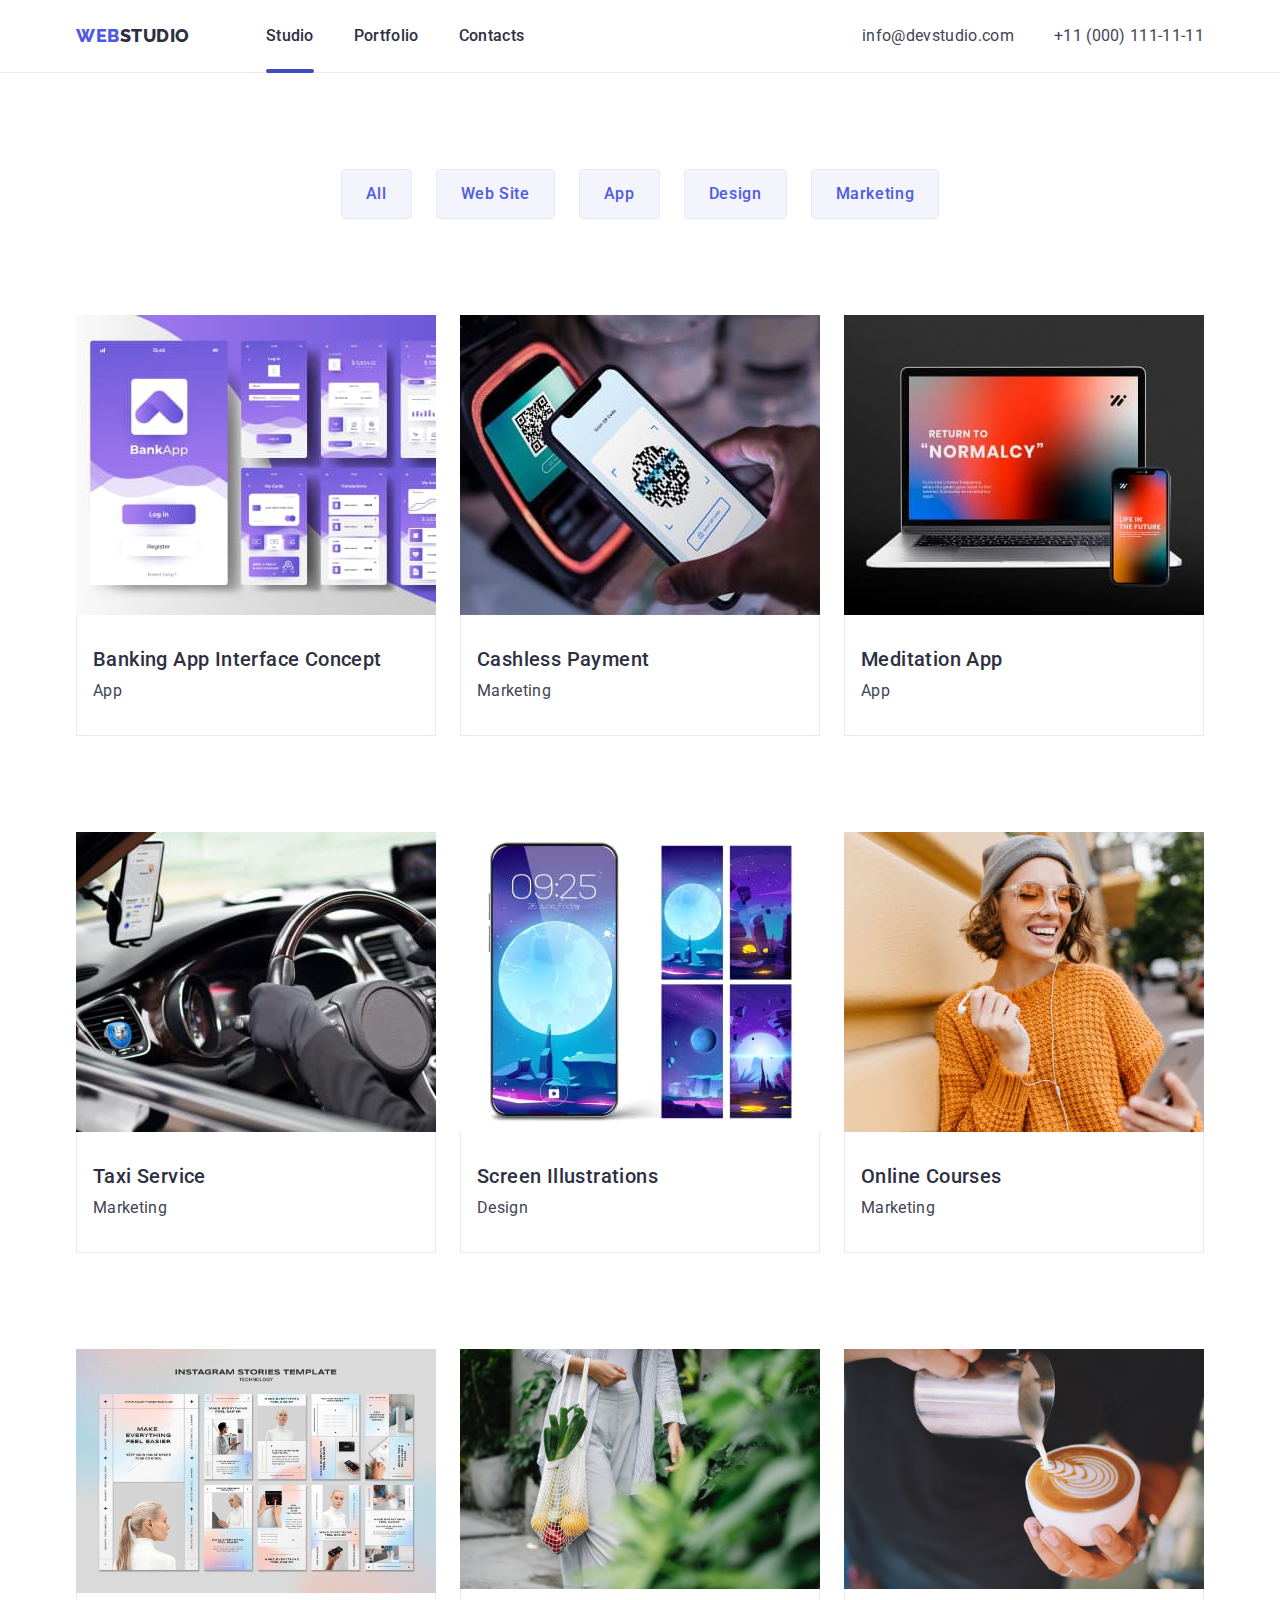
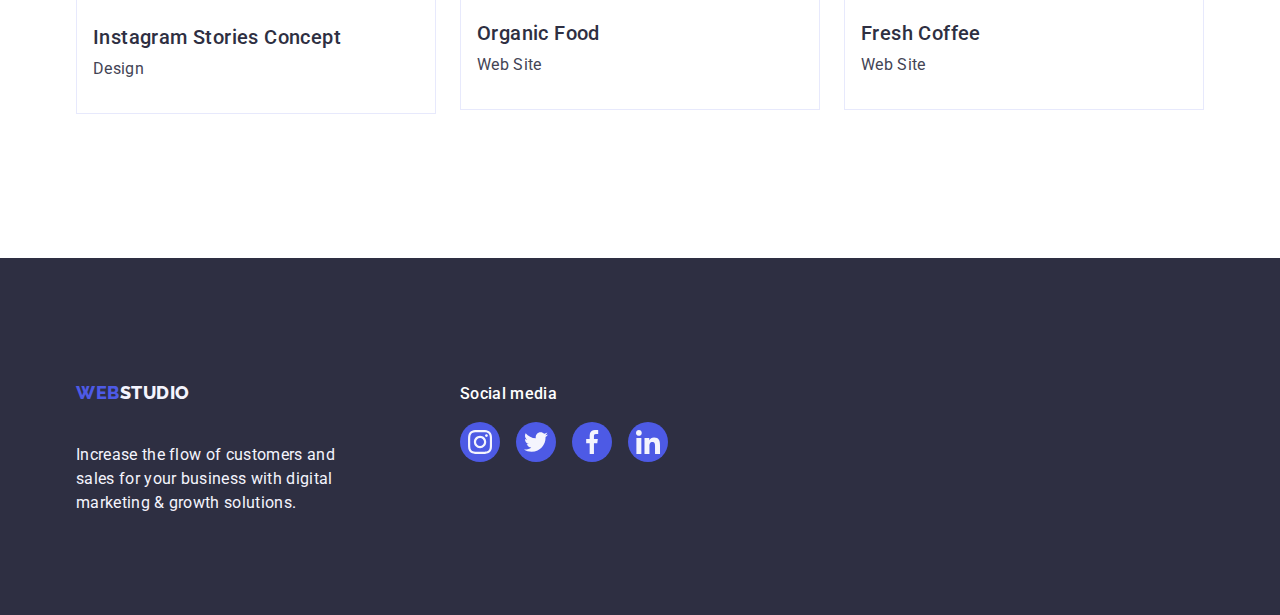
==== portfolio.html @ eb440371 "hj" ====
<!DOCTYPE html>
<html lang="en">

<head>
    <meta charset="UTF-8" />
    <meta name="viewport" content="width=device-width, initial-scale=1.0" />
    <title>Portfolio</title>

    <!-- Style Normalization -->
    <link rel="stylesheet"
        href="https://cdnjs.cloudflare.com/ajax/libs/modern-normalize/1.0.0/modern-normalize.min.css" />

    <!-- Google Fonts -->
    <link rel="preconnect" href="https://fonts.googleapis.com" />
    <link rel="preconnect" href="https://fonts.gstatic.com" crossorigin />
    <link
        href="https://fonts.googleapis.com/css2?family=Raleway:wght@100;200;300;400;500;600;700;900&family=Roboto:wght@100;300;400;500;700;900&display=swap"
        rel="stylesheet" />

    <!-- Local CSS -->
    <link rel="stylesheet" href="./css/styles.css" />
</head>

<body>
    <!-- Header -->
    <header class="header">
        <div class="top-header container">
            <nav class="nav">
                <a class="logo link" href="./index.html">Web<span class="header-logo">Studio</span></a>
                <ul class="list">
                    <li class="list-item">
                        <a class="active item link" href="./index.html">Studio</a>
                    </li>
                    <li class="list-item">
                        <a class="item link" href="./portfolio.html">Portfolio</a>
                    </li>
                    <li class="list-item">
                        <a class="item link" href="">Contacts</a></li>
                </ul>
            </nav>

            <address class="contacts">
                <ul class="list">
                    <li class="contact-item">
                        <a class="contact link" href="mailto:info@devstudio.com">info@devstudio.com</a>
                    </li>
                    <li class="contact-item">
                        <a class="contact link" href="tel:+110001111111">+11 (000) 111-11-11</a>
                    </li>
                </ul>
            </address>
        </div>
    </header>

    <!-- Main -->
    <main>
        <section class="services-section">
            <div class="container">
                <h1 class="visually-hidden">Services</h1>

                <ul class="btn list">
                    <li><button type="button" class="btn-menu">All</button></li>
                    <li><button type="button" class="btn-menu">Web Site</button></li>
                    <li><button type="button" class="btn-menu">App</button></li>
                    <li><button type="button" class="btn-menu">Design</button></li>
                    <li><button type="button" class="btn-menu">Marketing</button></li>
                </ul>

                <ul class="svc list">
                    <li class="svc-item">
                        <a href="" class="link">
                            <img src="./images/bank-app.jpg" alt="banking app" width="360" />
                            <div class="svc-info">
                                <h2 class="list-header">Banking App Interface Concept</h2>
                                <p class="list-text">App</p>
                            </div>
                        </a>
                    </li>

                    <li class="svc-item">
                        <a href="" class="link">
                            <img src="./images/cashless.jpg" alt="cashless payment" width="360" />
                            <div class="svc-info">
                                <h2 class="list-header">Cashless Payment</h2>
                                <p class="list-text">Marketing</p>
                            </div>
                        </a>
                    </li>

                    <li class="svc-item">
                        <a href="" class="link">
                            <img src="./images/meditation.jpg" alt="meditation app" width="360" />
                            <div class="svc-info">
                                <h2 class="list-header">Meditation App</h2>
                                <p class="list-text">App</p>
                            </div>
                        </a>
                    </li>

                    <li class="svc-item">
                        <a href="" class="link">
                            <img src="./images/taxi-service.jpg" alt="taxi service" width="360" />
                            <div class="svc-info">
                                <h2 class="list-header">Taxi Service</h2>
                                <p class="list-text">Marketing</p>
                            </div>
                        </a>
                    </li>

                    <li class="svc-item">
                        <a href="" class="link">
                            <img src="./images/screen-illus.jpg" alt="screen illustrations" width="360" />
                            <div class="svc-info">
                                <h2 class="list-header">Screen Illustrations</h2>
                                <p class="list-text">Design</p>
                            </div>
                        </a>
                    </li>

                    <li class="svc-item">
                        <a href="" class="link">
                            <img src="./images/online-course.jpg" alt="online course" width="360" />
                            <div class="svc-info">
                                <h2 class="list-header">Online Courses</h2>
                                <p class="list-text">Marketing</p>
                            </div>
                        </a>
                    </li>

                    <li class="svc-item">
                        <a href="" class="link">
                            <img src="./images/ig-stories.jpg" alt="IG stories" width="360" />
                            <div class="svc-info">
                                <h2 class="list-header">Instagram Stories Concept</h2>
                                <p class="list-text">Design</p>
                            </div>
                        </a>
                    </li>

                    <li class="svc-item">
                        <a href="" class="link">
                            <img src="./images/organic-food.jpg" alt="organic food" width="360" />
                            <div class="svc-info">
                                <h2 class="list-header">Organic Food</h2>
                                <p class="list-text">Web Site</p>
                            </div>
                        </a>
                    </li>

                    <li class="svc-item">
                        <a href="" class="link">
                            <img src="./images/fresh-coffee.jpg" alt="fresh coffee" width="360" />
                            <div class="svc-info">
                                <h2 class="list-header">Fresh Coffee</h2>
                                <p class="list-text">Web Site</p>
                            </div>
                        </a>
                    </li>
                </ul>
            </div>
        </section>
    </main>

    <!-- Footer -->
    <footer class="footer">
        <div class="container">
            <div class="footer-wrap">
                <a class="logo link" href="./index.html">Web<span class="footer-logo">Studio</span></a>
                <p class="footer-text">
                    Increase the flow of customers and sales for your business with
                    digital marketing & growth solutions.
                </p>
            </div>
            <div>
                <p class="footer-socmed">
                    Social media
                </p>
                <ul class="footer-socmed-list">
                    <!--Insta-->
                    <li class="footer-socmed-items">
                        <a href="" class="footer-socmed-listitems-link">
                            <svg class="socmed-svg" width="24" height="24" xmlns="http://www.w3.org/2000/svg">
                                <use href="./images/icons.svg#foot-insta"></use>
                            </svg>
                        </a>
                    </li>
                    <!--twitter-->
                    <li class="footer-socmed-items">
                        <a href="" class="footer-socmed-listitems-link">
                            <svg class="socmed-svg" width="24" height="24" xmlns="http://www.w3.org/2000/svg">
                                <use href="./images/icons.svg#foot-twit"></use>
                            </svg>
                        </a>
                    </li>
                    <!--fb-->
                    <li class="footer-socmed-items">
                        <a href="" class="footer-socmed-listitems-link">
                            <svg class="socmed-svg" width="24" height="24" xmlns="http://www.w3.org/2000/svg">
                                <use href="./images/icons.svg#foot-fb"></use>
                            </svg>
                        </a>
                    </li>
                    <!--linkdin-->
                    <li class="footer-socmed-items">
                        <a href="" class="footer-socmed-listitems-link">
                            <svg class="socmed-svg" width="24" height="24" xmlns="http://www.w3.org/2000/svg">
                                <use href="./images/icons.svg#foot-link"></use>
                            </svg>
                        </a>
                    </li>
                </ul>
            </div>
        </div>
    </footer>
</body>

</html>
---- css/styles.css ----
/* CSS Resets */

* {
    box-sizing: border-box;
    margin: 0;
    padding: 0;
}

/* CSS Variables */


:root {
    --slate: #434455;
    --iris: #4d5ae5;
    --white: #ffffff;
    --navy-blue: #2e2f42;
    --ocean: #404bbf;
    --cloud: #f4f4fd;
    --cornflower: #e7e9fc;
    --customercolor: #8e8f99;
}

/* INDEX PAGE */

body {
    font-family: 'Roboto', sans-serif;
    color: var(--slate);
    background-color: var(--white);
}

/* HEADER */

.logo {
    font-family: 'Raleway', sans-serif;
    font-weight: 800;
    font-size: 18px;
    line-height: 1.17;
    letter-spacing: 0.03em;
    text-transform: uppercase;
    color: var(--iris);
}

.header {
    border-bottom: 1px solid var(--cornflower);
}

.top-header {
    display: flex;
    justify-content: space-between;
}

.nav,
.contacts {
    display: flex;
    align-items: center;
}

.container {
    width: 1158px;
    margin: 0 auto;
    padding: 0 15px;
}

.logo {
    margin-right: 76px;
}

/* Navigation Items */

.link {
    text-decoration: none;
    padding: 24px 0;
}

.header-logo {
    color: var(--navy-blue);
}

.list {
    list-style: none;
}

.nav>.list {
    display: flex;
    gap: 40px;
}

.list-item>.item {
    font-weight: 500;
    font-size: 16px;
    line-height: 1.5;
    letter-spacing: 0.02em;
    color: var(--navy-blue);
}

li>.link:hover,
li>.link:focus {
    color: var(--ocean);
}

/* Address */

.contacts {
    font-style: normal;
}

.contact-item>.contact {
    font-size: 16px;
    line-height: 1.5;
    letter-spacing: 0.02em;
    color: var(--slate);
}

.contacts>.list {
    display: flex;
    gap: 40px;
}

/* MAIN */

/* First Section */

.first-section {
    background-color: var(--navy-blue);
    padding: 188px 0;
}

.main-header {
    font-size: 56px;
    line-height: 1.07;
    text-align: center;
    letter-spacing: 0.02em;
    color: var(--white);
    max-width: 496px;
    margin: 0 auto 48px;
}

.button {
    background-color: var(--iris);
    font-family: inherit;
    font-weight: 500;
    font-size: 16px;
    line-height: 1.5;
    letter-spacing: 0.04em;
    color: var(--white);
    cursor: pointer;
    display: block;
    min-width: 169px;
    height: 56px;
    border: none;
    border-radius: 4px;
    margin: 0 auto;
    background-color: 250ms cubic-bezier(0.4, 0, 0.2, 1);
}

.button:hover,
.button:focus {
    background-color: var(--ocean);
}

/* Second Section */

.visually-hidden {
    position: absolute;
    width: 1px;
    height: 1px;
    margin: -1px;
    border: 0;
    padding: 0;
    white-space: nowrap;
    clip-path: inset(100%);
    clip: rect(0 0 0 0);
    overflow: hidden;
}

.list-header {
    font-weight: 500;
    font-size: 20px;
    line-height: 1.2;
    letter-spacing: 0.02em;
    color: var(--navy-blue);
    margin-bottom: 8px;
}


.list-text {
    font-size: 16px;
    line-height: 1.5;
    letter-spacing: 0.02em;
    color: var(--slate);
}



.list-svg {
    display: flex;
    align-items: center;
    justify-content: center;
    height: 112px;
    background-color: #f4f4fd;
    border-radius: 4px;
    margin-bottom: 8px;
}


.second-section {
    padding: 120px 0;
}

.info-list {
    list-style: none;
    display: flex;
    gap: 24px;
}



.info-card {
    width: calc((100% - 72px) / 4);
}



/* Third Section */

.header-title {
    font-size: 36px;
    line-height: 1.11;
    text-align: center;
    letter-spacing: 0.02em;
    text-transform: capitalize;
    color: var(--navy-blue);
    margin-bottom: 72px;
}

.third-section {
    padding-bottom: 120px;
}

.service.list {
    display: flex;
    gap: 24px;
}

.service-info {
    flex-basis: calc((100% - 48px) / 3);
}

/* Fourth Section */

.fourth-section {
    background-color: var(--cloud);
    padding: 120px 0;
}

.team.list {
    display: flex;
    gap: 24px;
}

/* Reused third section header from main */

.team-member {
    background-color: var(--white);
    flex-basis: calc((100% - 72px) / 4);
    border-radius: 0 0 4px 4px;
}

.member-info {
    padding: 32px 0;
}

.list-header {
    margin-bottom: 8px;
}

/* .list-text {
    text-align: center;
} */

/* Reused item header from main  */

/* FOOTER */

.footer {
    background-color: var(--navy-blue);
    padding: 100px 0;
}

.footer-logo {
    color: var(--cloud);
}

.footer-text {
    line-height: 1.5;
    color: var(--cloud);
    letter-spacing: 0.02em;
    max-width: 264px;
}

.footer .link {
    display: inline-block;
    margin-bottom: 16px;
}

/* FORTFOLIO PAGE */

/* Main */

/* Buttons */

.services-section {
    padding: 96px 0 120px 0;
}

.btn-menu {
    font-family: inherit;
    font-weight: 500;
    font-size: 16px;
    line-height: 1.5;
    letter-spacing: 0.04em;
    color: var(--iris);
    background-color: var(--cloud);
    cursor: pointer;
    padding: 12px 24px;
    border: 1px solid var(--cornflower);
    border-radius: 4px;
}

.btn.list {
    display: flex;
    justify-content: center;
    gap: 24px;
    margin-bottom: 72px;
}

.btn-menu:hover,
.btn-menu:focus {
    color: var(--white);
    background-color: var(--ocean);
    border: 1px solid transparent;
}

/* Reused item header from main  */

/* Converting all images to block element */

img {
    display: block;
}

/* Services List */

.svc.list {
    display: flex;
    flex-wrap: wrap;
    column-gap: 24px;
    row-gap: 48px;
}

.svc-item {
    flex-basis: calc((100% - 48px) / 3);
}

.svc-info {
    padding: 32px 16px;
    border: 1px solid var(--cornflower);
    border-top: none;
}

.h-shadow {
    box-shadow: 0px 2px 1px rgba(46, 47, 66, 0.08),
        0px 1px 1px rgba(46, 47, 66, 0.16), 0px 1px 6px rgba(46, 47, 66, 0.08);
}

.first-section {
    background-color: var(--navy-blue);
    padding: 188px 0;
    max-width: 1440px;
    margin: 0 auto;
    background-image: linear-gradient(rgba(46, 47, 66, 0.7),
            rgba(46, 47, 66, 0.7)),
        url(../images/people-office.jpg);
    background-repeat: no-repeat;
    background-position: center;
    background-size: cover;
}


/* FOURTH SECTION */
.team-member {
    box-shadow: 0px 1px 6px rgba(46, 47, 66, 0.08),
        0px 1px 1px rgba(46, 47, 66, 0.16),
        0px 2px 1px rgba(46, 47, 66, 0.08);
}

.social-media {
    display: flex;
    justify-content: center;
    gap: 24px;
}

.socmed {
    width: 40px;
    height: 40px;
}

.socmed-link {
    width: 100%;
    height: 100%;
    background-color: #4d5ae5;
    border-radius: 50%;
    display: flex;
    align-items: center;
    justify-content: center;
}

.socmed {
    list-style: none;
}

.socmed-link:hover {
    background-color: #404bbf;
}

.socmed-link:focus {
    background-color: #404bbf;
}

.socmed-svg {
    fill: #f4f4fd;
}

.team-name {
    text-align: center;
    margin-bottom: 8px;
}

.description {
    text-align: center;
}

/* section five */
.customers {
    padding: 120px 0;
}

.cust-header {
    font-size: 36px;
    line-height: 1.11;
    color: var(--navy-blue);
    margin-bottom: 72px;
}

.cust-list {
    display: flex;
    gap: 24px;
    list-style: none;
}

.cust-list-item {
    width: calc((100% - 120px) / 6);
    height: 88px;
}

.cust-list-link {
    width: 100%;
    height: 100%;
    border: 1px solid #8e8f99;
    border-radius: 4px;
    display: flex;
    align-items: center;
    justify-content: center;
    color: var(--customercolor);
}



.cust-list-link:hover {
    border-color: #404bbf;
}

.cust-list-link:hover {
    color: #404bbf;
}

.cust-list-link:focus {
    border-color: #404bbf;
}

.cust-list-link:hover,
.cust-list-link:focus {
    color: #404bbf;
}

/* .cust-list-link {
    width: 100%;
    height: 100%;
    border: (1px solid #8e8f99);
    border-radius: 4px;
    display: flex;
    align-items: center;
    justify-content: center;
    color:#8e8f99;
} */

/* .five-list-link:hover {
    border-color: #404bbf;
    color: #404bbf;
}

.five-list-link:focus {
    border-color: #404bbf;
    color: #404bbf;
} */

.cust-svg {
    fill: currentColor;
}

/*FOOTER WRAP */

.footer-wrap {
    margin-right: 120px;
}

.footer>.container {
    display: flex;
    align-items: baseline;
}


.footer-socmed {
    font-weight: 500;
    font-size: 16px;
    line-height: 1.5;
    letter-spacing: 0.02em;
    color: #FFFFFF;
    margin-bottom: 16px;
}

.footer-socmed-list {
    display: flex;
    gap: 16px;
    list-style: none;
}

.footer-socmed-items {
    width: 40px;
    height: 40px;
}

.footer-text {
    line-height: 1.5;
    color: var(--cloud);
    letter-spacing: 0.02em;
    max-width: 264px;
}

.footer-socmed-listitems-link {
    width: 100%;
    height: 100%;
    background-color: #4d5ae5;
    border-radius: 50%;
    display: flex;
    align-items: center;
    justify-content: center;

}

.footer-socmed-listitems-link:hover,
.footer-socmed-listitems-link:focus {
    background-color: #31d0aa;
}

.btn-menu:hover,
.btn-menu:focus {
    box-shadow: 0px 3px 1px rgba(0, 0, 0, 0.1), 0px 2px 1px rgba(0, 0, 0, 0.08),
        0px 2px 2px rgba(0, 0, 0, 0.12);
}

.link:hover,
.link:focus {
    box-shadow: 0px 1px 6px rgba(46, 47, 66, 0.08),
        0px 1px 1px rgba(46, 47, 66, 0.16),
        0px 2px 1px rgba(46, 47, 66, 0.08);
}

.link {
    display: block;
}

/* HW5 HEADER */

.active {
    color: #404bbf;
    position: relative;
    transition: color 250ms cubic-bezier(0.4, 0, 0.2, 1);

}

.active::after {
    content: '';
    position: absolute;
    left: 0;
    bottom: -1px;
    height: 4px;
    border-radius: 2px;
    width:100%;
    background-color: #404bbf;   
}



.contact {
    transition: color 250ms cubic-bezier(0.4, 0, 0.2, 1) ;
}

.button {
    background-color: color 250ms cubic-bezier(0.4, 0, 0.2, 1) ;
}

.socmed {
    transition: 250ms cubic-bezier(0.4, 0, 0.2, 1);
}
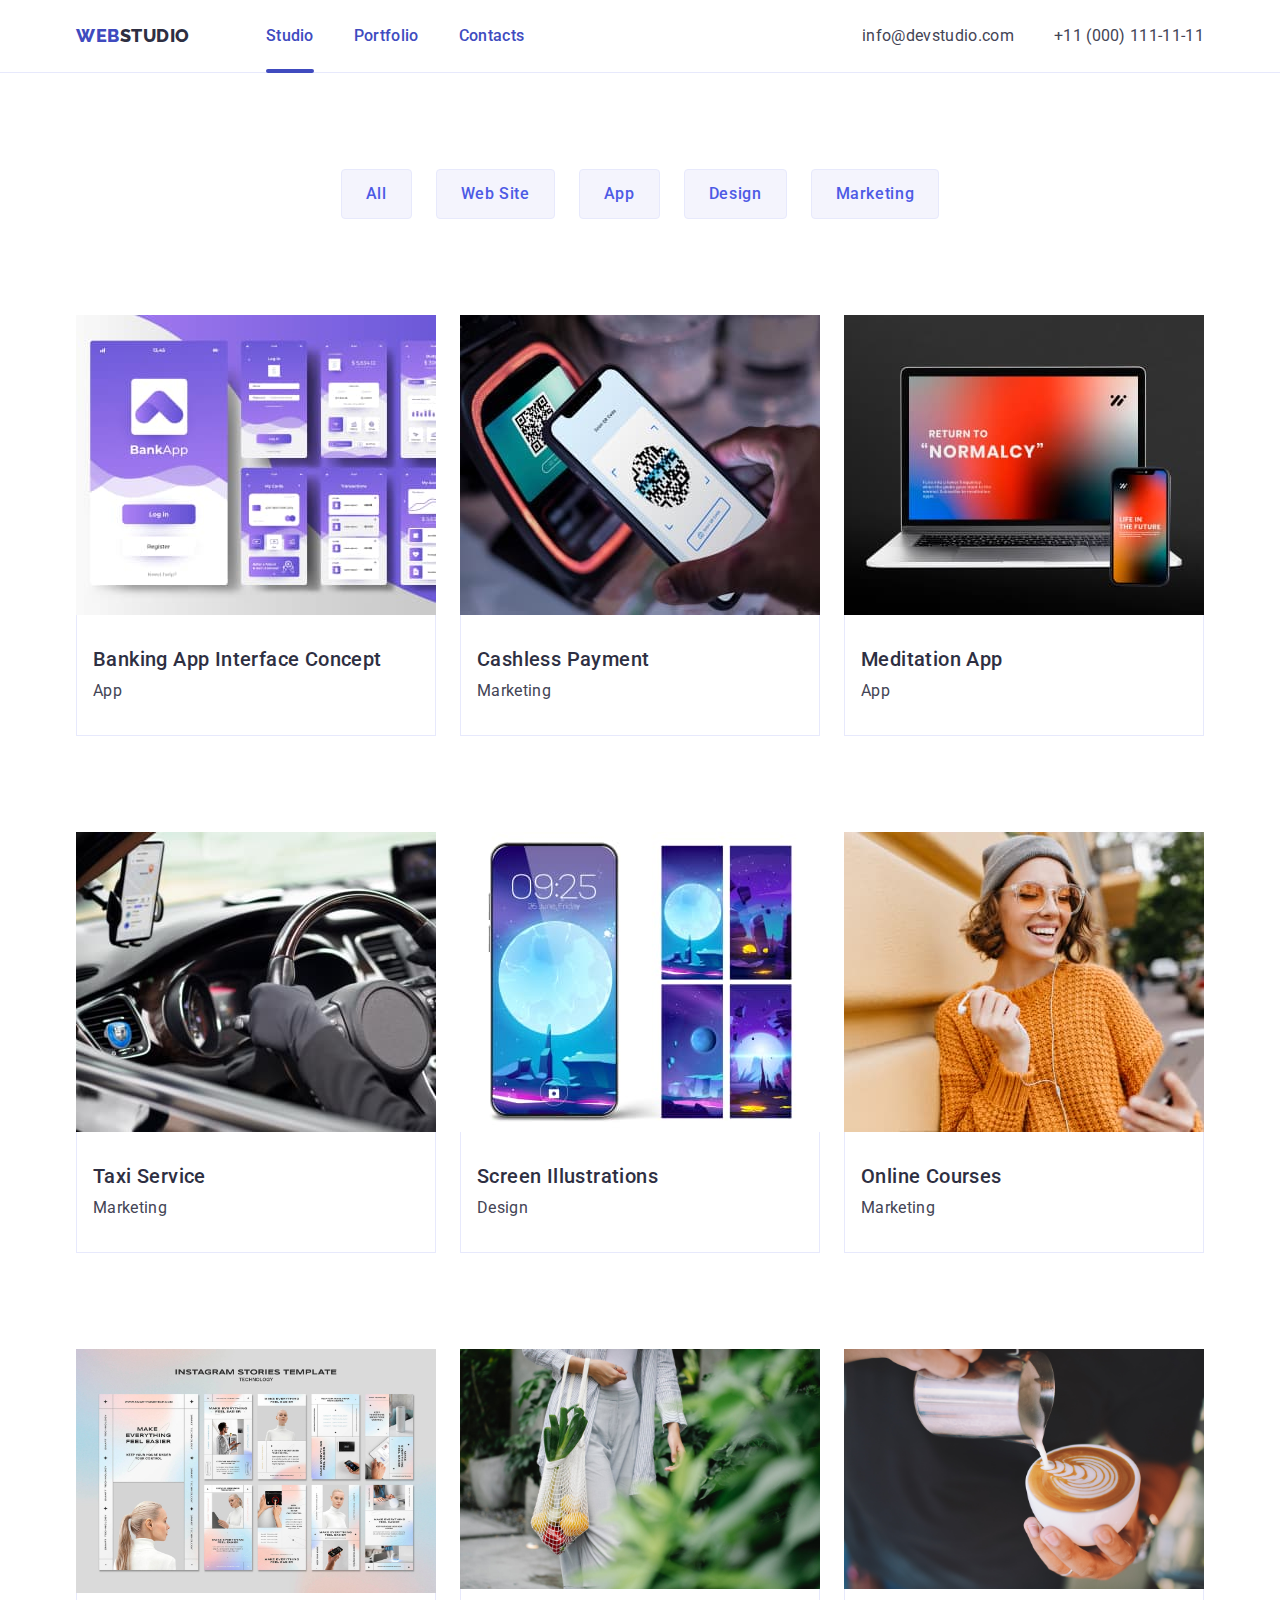
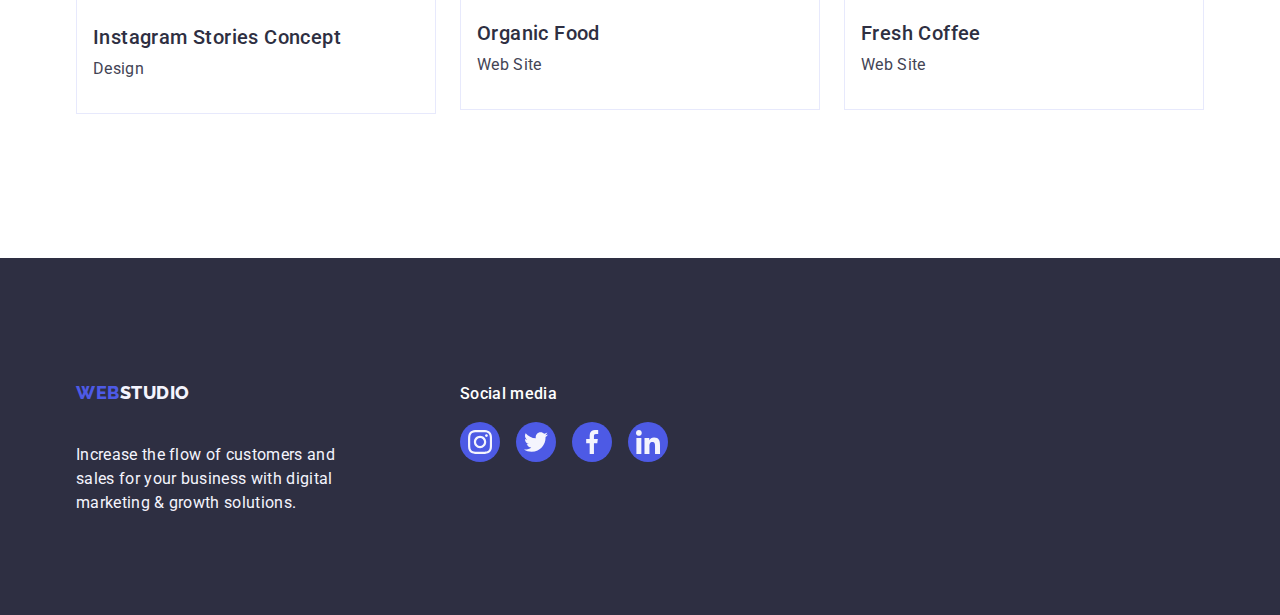
==== commit 3ac6b7f6: "p" ====
--- a/portfolio.html
+++ b/portfolio.html
@@ -32,7 +32,7 @@
                         <a class="active item link" href="./index.html">Studio</a>
                     </li>
                     <li class="list-item">
-                        <a class="item link" href="./portfolio.html">Portfolio</a>
+                        <a class="item link active-nav" href="./portfolio.html">Portfolio</a>
                     </li>
                     <li class="list-item">
                         <a class="item link" href="">Contacts</a></li>
--- a/css/styles.css
+++ b/css/styles.css
@@ -18,6 +18,7 @@
     --cloud: #f4f4fd;
     --cornflower: #e7e9fc;
     --customercolor: #8e8f99;
+    --footerclose: #fcfcfc; 
 }
 
 /* INDEX PAGE */
@@ -96,7 +97,25 @@
 li>.link:hover,
 li>.link:focus {
     color: var(--ocean);
-}
+    
+}
+/* PORTFOLIO HEADER HW5*/
+.active-nav {
+    color: #404bbf;
+}
+
+.list-item::after {
+    content: "";
+    width: 100%;
+    height: 4px;
+    background: #404bbf;
+    position: absolute;
+    /* left: 0; */
+    border-radius: 2px;
+    opacity: 0;
+    bottom: -1px;
+}
+
 
 /* Address */
 
@@ -150,7 +169,8 @@
     border: none;
     border-radius: 4px;
     margin: 0 auto;
-    background-color: 250ms cubic-bezier(0.4, 0, 0.2, 1);
+    /* background-color: 250ms cubic-bezier(0.4, 0, 0.2, 1); */
+    transition: background-color 250ms cubic-bezier(0.4, 0, 0.2, 1);
 }
 
 .button:hover,
@@ -303,7 +323,7 @@
     margin-bottom: 16px;
 }
 
-/* FORTFOLIO PAGE */
+/* PORTFOLIO PAGE */
 
 /* Main */
 
@@ -400,6 +420,7 @@
     gap: 24px;
 }
 
+
 .socmed {
     width: 40px;
     height: 40px;
@@ -413,6 +434,7 @@
     display: flex;
     align-items: center;
     justify-content: center;
+    transition: background-color 250ms cubic-bezier(0.4, 0, 0.2, 1);
 }
 
 .socmed {
@@ -472,6 +494,8 @@
     align-items: center;
     justify-content: center;
     color: var(--customercolor);
+    transition: border-color 250ms cubic-bezier(0.4, 0, 0.2, 1),
+                 color 250ms cubic-bezier(0.4, 0, 0.2, 1);
 }
 
 
@@ -543,6 +567,8 @@
     display: flex;
     gap: 16px;
     list-style: none;
+    /* transition: background-color 250ms cubic-bezier(0.4, 0, 0.2, 1); */
+    
 }
 
 .footer-socmed-items {
@@ -565,6 +591,7 @@
     display: flex;
     align-items: center;
     justify-content: center;
+    transition: background-color 250ms cubic-bezier(0.4, 0, 0.2, 1);
 
 }
 
@@ -610,17 +637,75 @@
     background-color: #404bbf;   
 }
 
-
+.nav .link {
+    color: #404bbf;
+}
 
 .contact {
-    transition: color 250ms cubic-bezier(0.4, 0, 0.2, 1) ;
-}
-
-.button {
-    background-color: color 250ms cubic-bezier(0.4, 0, 0.2, 1) ;
-}
-
-.socmed {
-    transition: 250ms cubic-bezier(0.4, 0, 0.2, 1);
-}
-
+    transition: color 250ms cubic-bezier(0.4, 0, 0.2, 1);
+}
+
+/*modal window*/
+.modal-window {
+    position: fixed;
+    top: 0;
+    left: 0;
+    width: 100%;
+    height: 100%;
+    background-color: rgba(46, 47, 66, 0.4);
+    transition: opacity 250ms cubic-bezier(0.4, 0, 0.2, 1),
+        visibility 250ms cubic-bezier(0.4, 0, 0.2, 1);
+}
+
+.is-hidden {
+    opacity: 0;
+    pointer-events: none;
+    visibility: hidden;
+}
+
+.backdrop {
+    position: absolute;
+    top: 50%;
+    left: 50%;
+    transform: translate(-50%, -50%);
+    width: 408px;
+    min-height: 584px;
+    background-color: #fcfcfc; 
+    box-shadow: 0px 1px 1px rgba(0, 0, 0, 0.14), 0px 1px 3px rgba(0, 0, 0, 0.12),
+        0px 2px 1px rgba(0, 0, 0, 0.2);
+    border-radius: 4px;
+    transition: transform 250ms cubic-bezier(0.4, 0, 0.2, 1);
+}
+
+.close-button {
+    position: absolute;
+    top: 24px;
+    right: 24px;
+    width: 24px;
+    height: 24px;
+    border-radius: 50%;
+    display: flex;
+    align-items: center;
+    justify-content: center;
+    background-color: #e7e9fc;
+    border: 1px solid rgba(0, 0, 0, 0.1);
+    cursor: pointer;
+    transition: background-color 250ms cubic-bezier(0.4, 0, 0.2, 1),
+        border 250ms cubic-bezier(0.4, 0, 0.2, 1);
+}
+
+.close-button:hover,
+.close-button:focus {
+    background-color: #404bbf;
+    border: none;
+}
+
+.modal-close {
+    transition: fill 250ms cubic-bezier(0.4, 0, 0.2, 1);
+}
+
+.modal-close,
+.modal-close {
+    fill: #ffffff;
+}
+
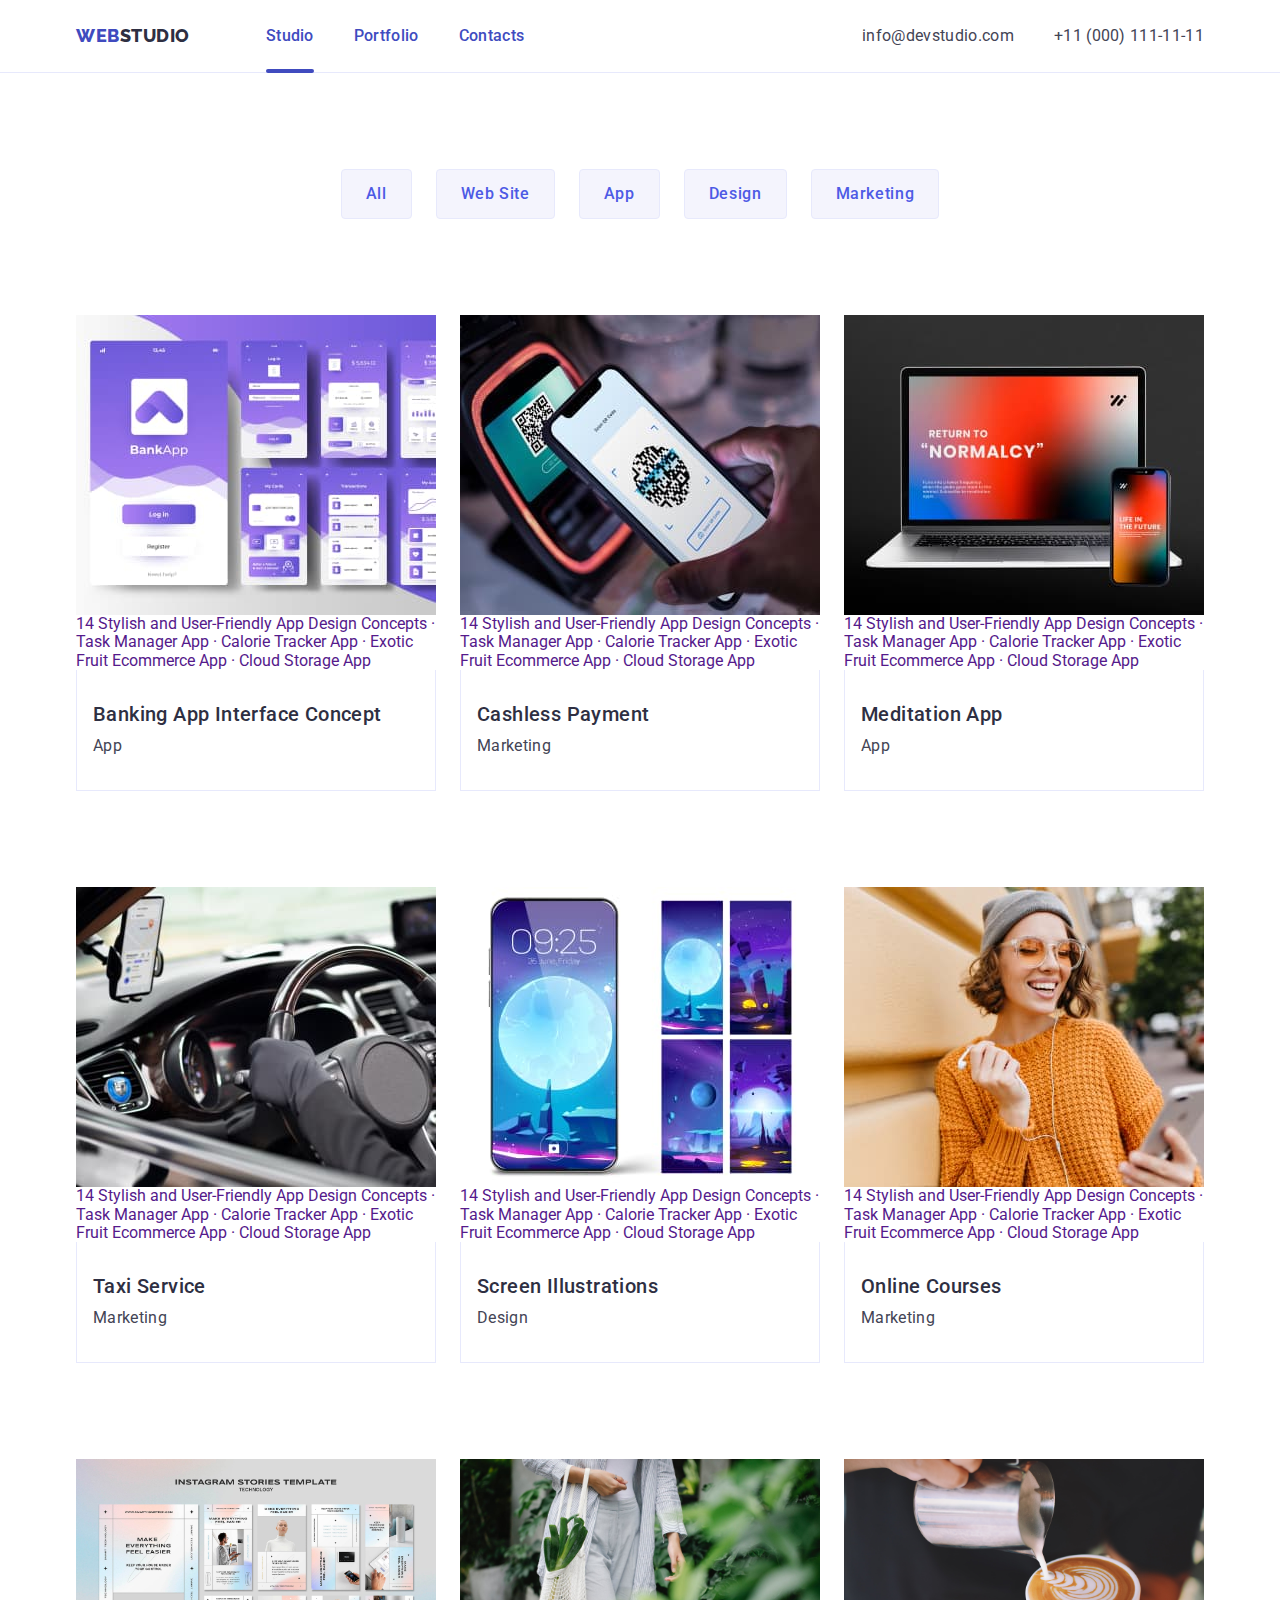
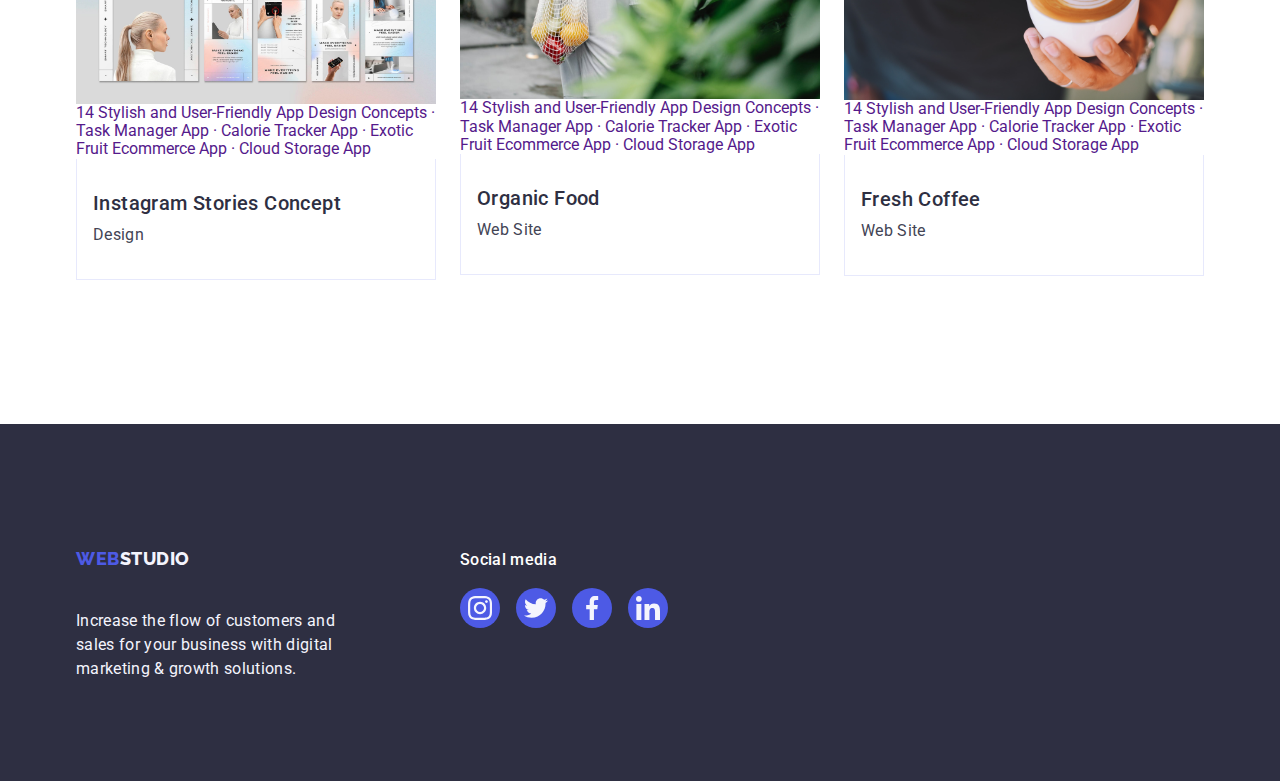
==== commit 8228ce8f: "O" ====
--- a/portfolio.html
+++ b/portfolio.html
@@ -69,7 +69,14 @@
                 <ul class="svc list">
                     <li class="svc-item">
                         <a href="" class="link">
+                        <div class="project-card-img">
                             <img src="./images/bank-app.jpg" alt="banking app" width="360" />
+                            <p class="overlay-text">
+                                14 Stylish and User-Friendly App Design Concepts · Task
+                                Manager App · Calorie Tracker App · Exotic Fruit Ecommerce
+                                App · Cloud Storage App
+                            </p>
+                            </div>
                             <div class="svc-info">
                                 <h2 class="list-header">Banking App Interface Concept</h2>
                                 <p class="list-text">App</p>
@@ -79,7 +86,14 @@
 
                     <li class="svc-item">
                         <a href="" class="link">
-                            <img src="./images/cashless.jpg" alt="cashless payment" width="360" />
+                            <div class="project-card-img">
+                                <img src="./images/cashless.jpg" alt="cashless payment" width="360" />
+                                <p class="overlay-text">
+                                14 Stylish and User-Friendly App Design Concepts · Task
+                                Manager App · Calorie Tracker App · Exotic Fruit Ecommerce
+                                App · Cloud Storage App
+                                </p>
+                            </div>
                             <div class="svc-info">
                                 <h2 class="list-header">Cashless Payment</h2>
                                 <p class="list-text">Marketing</p>
@@ -89,7 +103,14 @@
 
                     <li class="svc-item">
                         <a href="" class="link">
+                            <div class="project-card-img">
                             <img src="./images/meditation.jpg" alt="meditation app" width="360" />
+                            <p class="overlay-text">
+                                14 Stylish and User-Friendly App Design Concepts · Task
+                                Manager App · Calorie Tracker App · Exotic Fruit Ecommerce
+                                App · Cloud Storage App
+                            </p>
+                            </div>
                             <div class="svc-info">
                                 <h2 class="list-header">Meditation App</h2>
                                 <p class="list-text">App</p>
@@ -99,7 +120,14 @@
 
                     <li class="svc-item">
                         <a href="" class="link">
+                        <div class="project-card-img">
                             <img src="./images/taxi-service.jpg" alt="taxi service" width="360" />
+                            <p class="overlay-text">
+                                14 Stylish and User-Friendly App Design Concepts · Task
+                                Manager App · Calorie Tracker App · Exotic Fruit Ecommerce
+                                App · Cloud Storage App
+                            </p>
+                            </div>
                             <div class="svc-info">
                                 <h2 class="list-header">Taxi Service</h2>
                                 <p class="list-text">Marketing</p>
@@ -109,7 +137,14 @@
 
                     <li class="svc-item">
                         <a href="" class="link">
+                        <div class="project-card-img">
                             <img src="./images/screen-illus.jpg" alt="screen illustrations" width="360" />
+                        <p class="overlay-text">
+                            14 Stylish and User-Friendly App Design Concepts · Task
+                            Manager App · Calorie Tracker App · Exotic Fruit Ecommerce
+                            App · Cloud Storage App
+                        </p>
+                        </div>
                             <div class="svc-info">
                                 <h2 class="list-header">Screen Illustrations</h2>
                                 <p class="list-text">Design</p>
@@ -119,7 +154,14 @@
 
                     <li class="svc-item">
                         <a href="" class="link">
+                        <div class="project-card-img">
                             <img src="./images/online-course.jpg" alt="online course" width="360" />
+                            <p class="overlay-text">
+                                14 Stylish and User-Friendly App Design Concepts · Task
+                                Manager App · Calorie Tracker App · Exotic Fruit Ecommerce
+                                App · Cloud Storage App
+                            </p>
+                        </div>
                             <div class="svc-info">
                                 <h2 class="list-header">Online Courses</h2>
                                 <p class="list-text">Marketing</p>
@@ -129,7 +171,14 @@
 
                     <li class="svc-item">
                         <a href="" class="link">
+                            <div class="project-card-img">
                             <img src="./images/ig-stories.jpg" alt="IG stories" width="360" />
+                        <p class="overlay-text">
+                            14 Stylish and User-Friendly App Design Concepts · Task
+                            Manager App · Calorie Tracker App · Exotic Fruit Ecommerce
+                            App · Cloud Storage App
+                        </p>
+                        </div>
                             <div class="svc-info">
                                 <h2 class="list-header">Instagram Stories Concept</h2>
                                 <p class="list-text">Design</p>
@@ -139,7 +188,14 @@
 
                     <li class="svc-item">
                         <a href="" class="link">
+                        <div class="project-card-img">
                             <img src="./images/organic-food.jpg" alt="organic food" width="360" />
+                        <p class="overlay-text">
+                            14 Stylish and User-Friendly App Design Concepts · Task
+                            Manager App · Calorie Tracker App · Exotic Fruit Ecommerce
+                            App · Cloud Storage App
+                        </p>
+                        </div>
                             <div class="svc-info">
                                 <h2 class="list-header">Organic Food</h2>
                                 <p class="list-text">Web Site</p>
@@ -149,7 +205,14 @@
 
                     <li class="svc-item">
                         <a href="" class="link">
+                        <div class="project-card-img">
                             <img src="./images/fresh-coffee.jpg" alt="fresh coffee" width="360" />
+                        <p class="overlay-text">
+                            14 Stylish and User-Friendly App Design Concepts · Task
+                            Manager App · Calorie Tracker App · Exotic Fruit Ecommerce
+                            App · Cloud Storage App
+                        </p>
+                        </div>
                             <div class="svc-info">
                                 <h2 class="list-header">Fresh Coffee</h2>
                                 <p class="list-text">Web Site</p>
--- a/css/styles.css
+++ b/css/styles.css
@@ -101,20 +101,23 @@
 }
 /* PORTFOLIO HEADER HW5*/
 .active-nav {
+    position: relative;
     color: #404bbf;
-}
-
-.list-item::after {
+    transition: color 250ms cubic-bezier(0.4, 0, 0.2, 1);
+}
+
+.active-nav::after {
     content: "";
     width: 100%;
     height: 4px;
     background: #404bbf;
     position: absolute;
-    /* left: 0; */
+    left: 0;
     border-radius: 2px;
     opacity: 0;
     bottom: -1px;
 }
+
 
 
 /* Address */
@@ -169,14 +172,28 @@
     border: none;
     border-radius: 4px;
     margin: 0 auto;
-    /* background-color: 250ms cubic-bezier(0.4, 0, 0.2, 1); */
-    transition: background-color 250ms cubic-bezier(0.4, 0, 0.2, 1);
-}
+    
+}
+
+.btn-menu {
+    transition: color 250ms cubic-bezier(0.4, 0, 0.2, 1),
+    background-color 250ms cubic-bezier(0.4, 0, 0.2, 1),
+    border-color 250ms cubic-bezier(0.4, 0, 0.2, 1),
+    box-shadow 250ms cubic-bezier(0.4, 0, 0.2, 1);
+}
+
+.project-card-item {
+    display: block;
+    transition: box-shadow 250ms cubic-bezier(0.4, 0, 0.2, 1);
+}
+
 
 .button:hover,
 .button:focus {
     background-color: var(--ocean);
 }
+
+
 
 /* Second Section */
 
@@ -517,26 +534,6 @@
     color: #404bbf;
 }
 
-/* .cust-list-link {
-    width: 100%;
-    height: 100%;
-    border: (1px solid #8e8f99);
-    border-radius: 4px;
-    display: flex;
-    align-items: center;
-    justify-content: center;
-    color:#8e8f99;
-} */
-
-/* .five-list-link:hover {
-    border-color: #404bbf;
-    color: #404bbf;
-}
-
-.five-list-link:focus {
-    border-color: #404bbf;
-    color: #404bbf;
-} */
 
 .cust-svg {
     fill: currentColor;
@@ -623,6 +620,7 @@
     color: #404bbf;
     position: relative;
     transition: color 250ms cubic-bezier(0.4, 0, 0.2, 1);
+
 
 }
 
@@ -634,7 +632,8 @@
     height: 4px;
     border-radius: 2px;
     width:100%;
-    background-color: #404bbf;   
+    background-color: #404bbf; 
+    /* transition: color 250ms cubic-bezier(0.4, 0, 0.2, 1);   */
 }
 
 .nav .link {
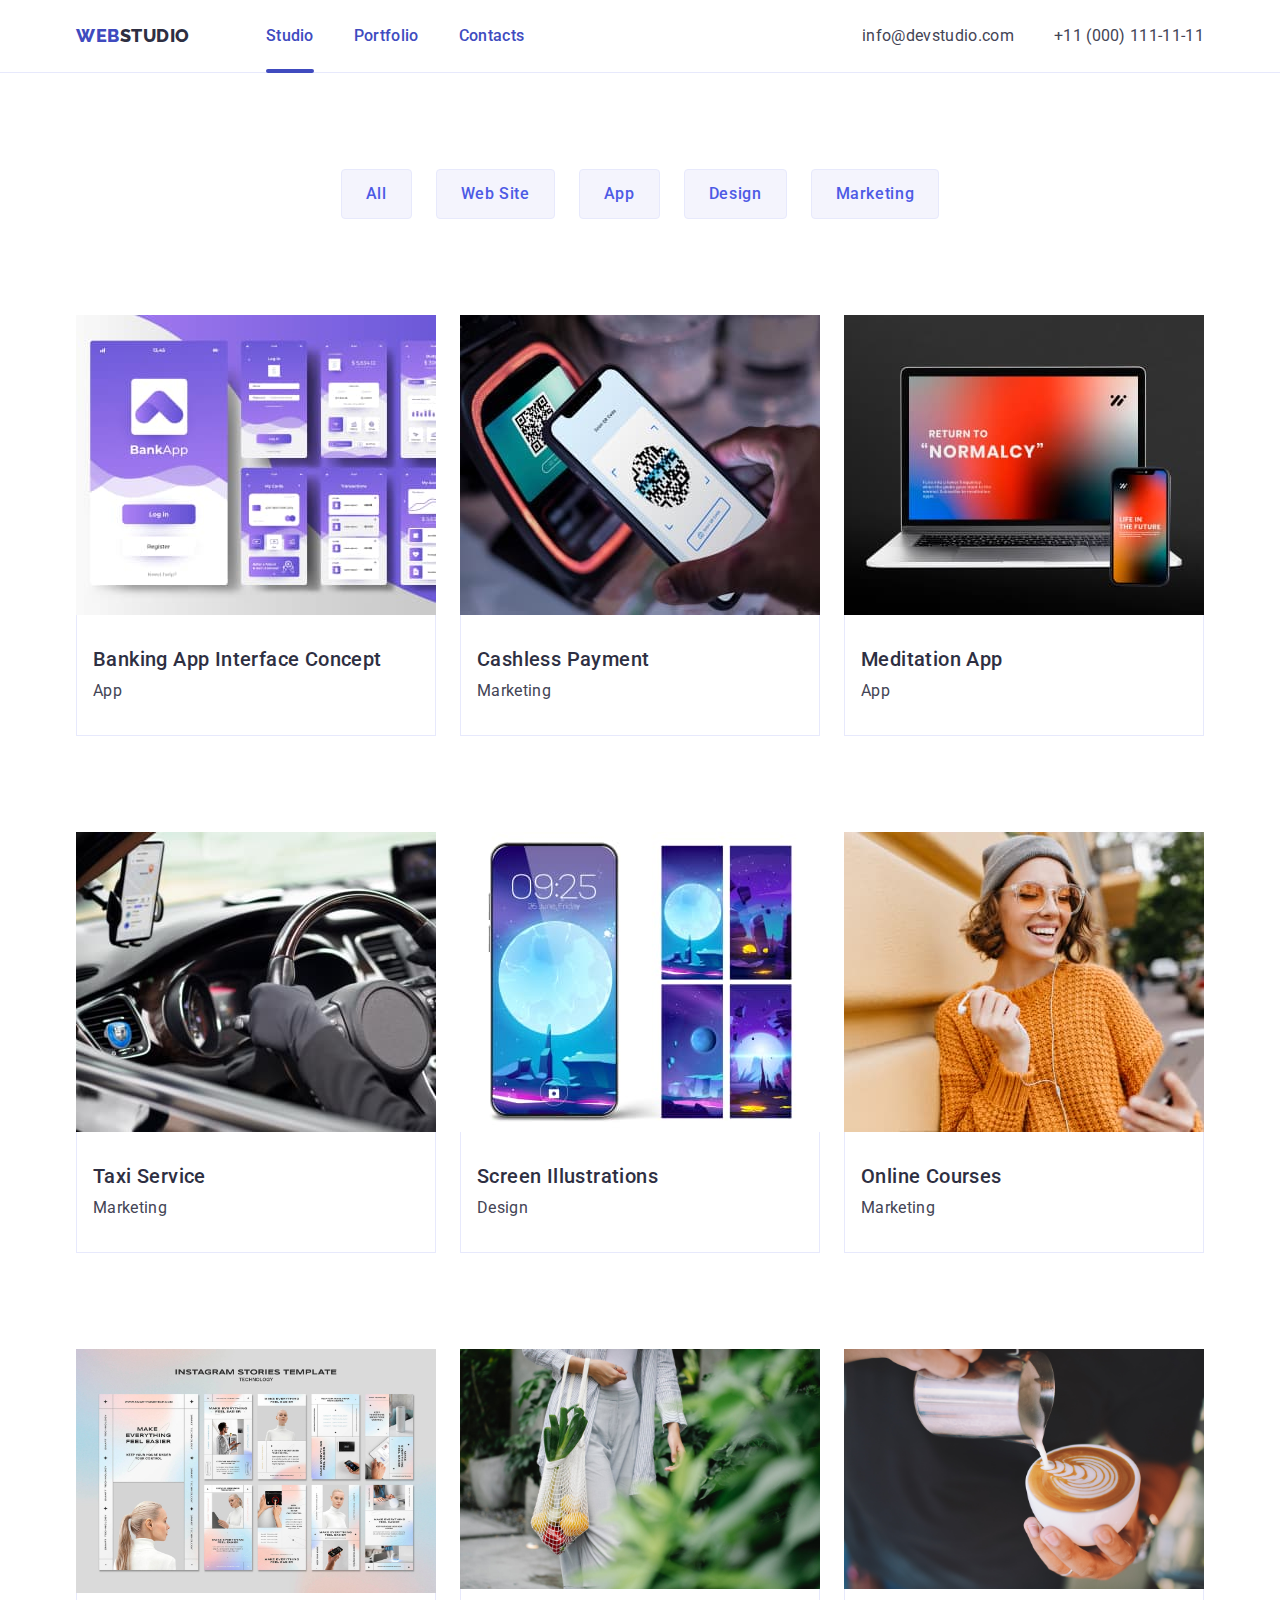
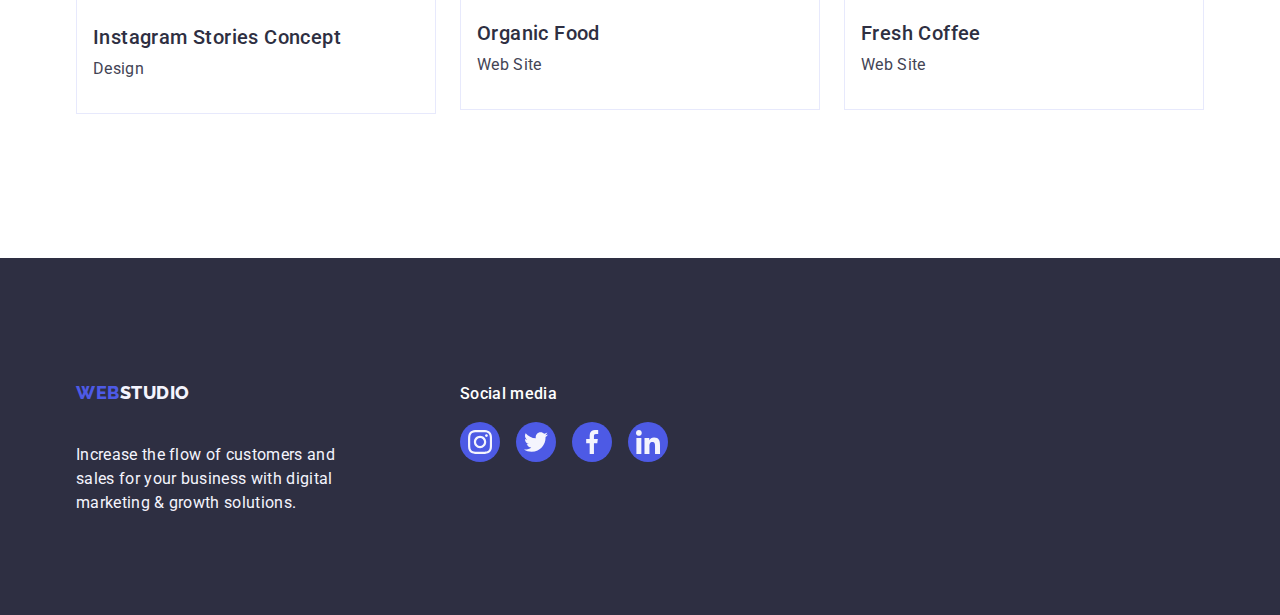
==== commit e730a4c6: "o" ====
--- a/portfolio.html
+++ b/portfolio.html
@@ -40,7 +40,7 @@
             </nav>
 
             <address class="contacts">
-                <ul class="list">
+                <ul class="list">                                 
                     <li class="contact-item">
                         <a class="contact link" href="mailto:info@devstudio.com">info@devstudio.com</a>
                     </li>
--- a/css/styles.css
+++ b/css/styles.css
@@ -186,6 +186,49 @@
     display: block;
     transition: box-shadow 250ms cubic-bezier(0.4, 0, 0.2, 1);
 }
+
+.project-card-item:hover,
+.project-card-item:focus {
+    box-shadow: 0px 1px 6px rgba(46, 47, 66, 0.08),
+        0px 1px 1px rgba(46, 47, 66, 0.16), 0px 2px 1px rgba(46, 47, 66, 0.08);
+}
+
+.svc-item:hover .overlay-text {
+    transform: translateY(0%);
+}
+
+.link:hover {
+    transition: box-shadow 250ms cubic-bezier(0.4, 0, 0.2, 1);
+}
+
+
+
+.project-card:hover .overlay-text {
+    transform: translateY(0%);
+}
+
+.project-card-item:focus .overlay-text {
+    transform: translateY(0%);
+}
+
+.project-card-img {
+    position: relative;
+    overflow: hidden;
+}
+
+.overlay-text {
+    position: absolute;
+    top: 0;
+    line-height: 1.5;
+    letter-spacing: 0.02em;
+    color: var(--cloud);
+    padding: 40px 32px;
+    background-color: var(--iris);
+    height: 100%;
+    transform: translateY(100%);
+    transition: transform 250ms cubic-bezier(0.4, 0, 0.2, 1);
+}
+
 
 
 .button:hover,
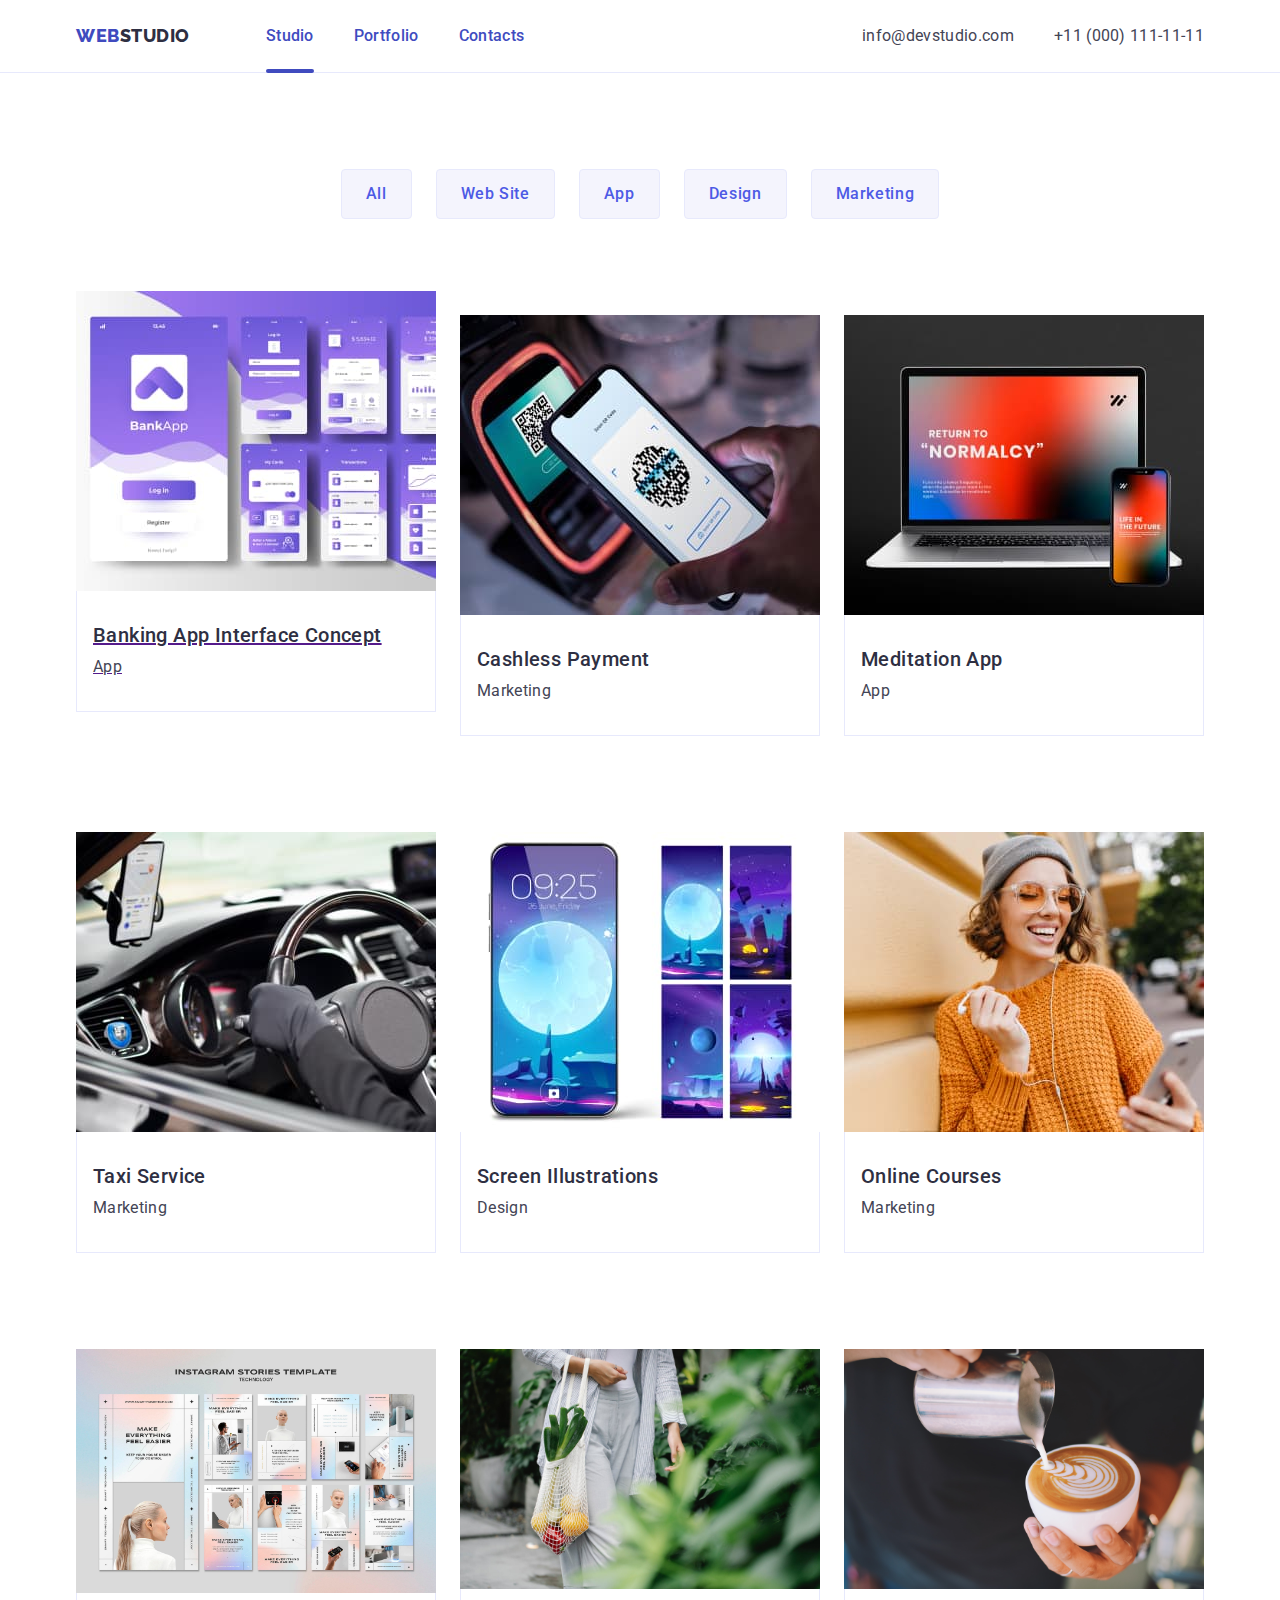
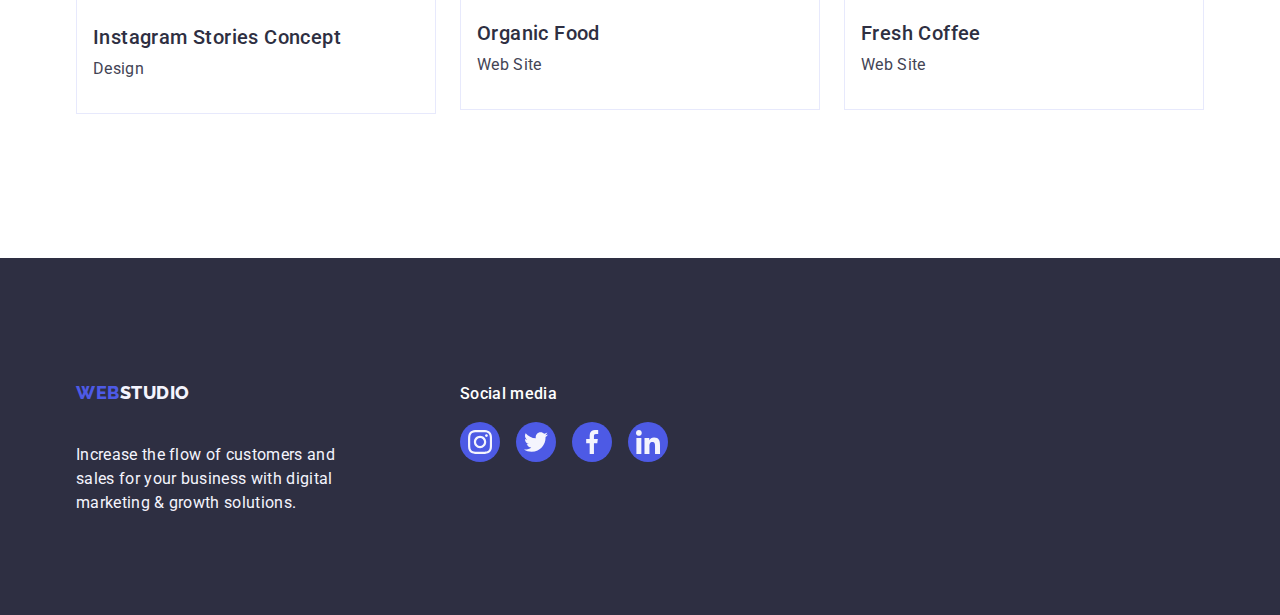
==== commit 2a0131a9: "p" ====
--- a/portfolio.html
+++ b/portfolio.html
@@ -68,7 +68,7 @@
 
                 <ul class="svc list">
                     <li class="svc-item">
-                        <a href="" class="link">
+                        <a href="" class="plink">
                         <div class="project-card-img">
                             <img src="./images/bank-app.jpg" alt="banking app" width="360" />
                             <p class="overlay-text">
--- a/css/styles.css
+++ b/css/styles.css
@@ -193,14 +193,21 @@
         0px 1px 1px rgba(46, 47, 66, 0.16), 0px 2px 1px rgba(46, 47, 66, 0.08);
 }
 
-.svc-item:hover .overlay-text {
+.svc:hover .overlay-text {
     transform: translateY(0%);
 }
 
-.link:hover {
+.project-card-img:hover {
     transition: box-shadow 250ms cubic-bezier(0.4, 0, 0.2, 1);
 }
 
+.project-card-img:focus {
+    transition: box-shadow 250ms cubic-bezier(0.4, 0, 0.2, 1);
+}
+
+.plink {
+    transition: box-shadow 250ms cubic-bezier(0.4, 0, 0.2, 1);
+}
 
 
 .project-card:hover .overlay-text {
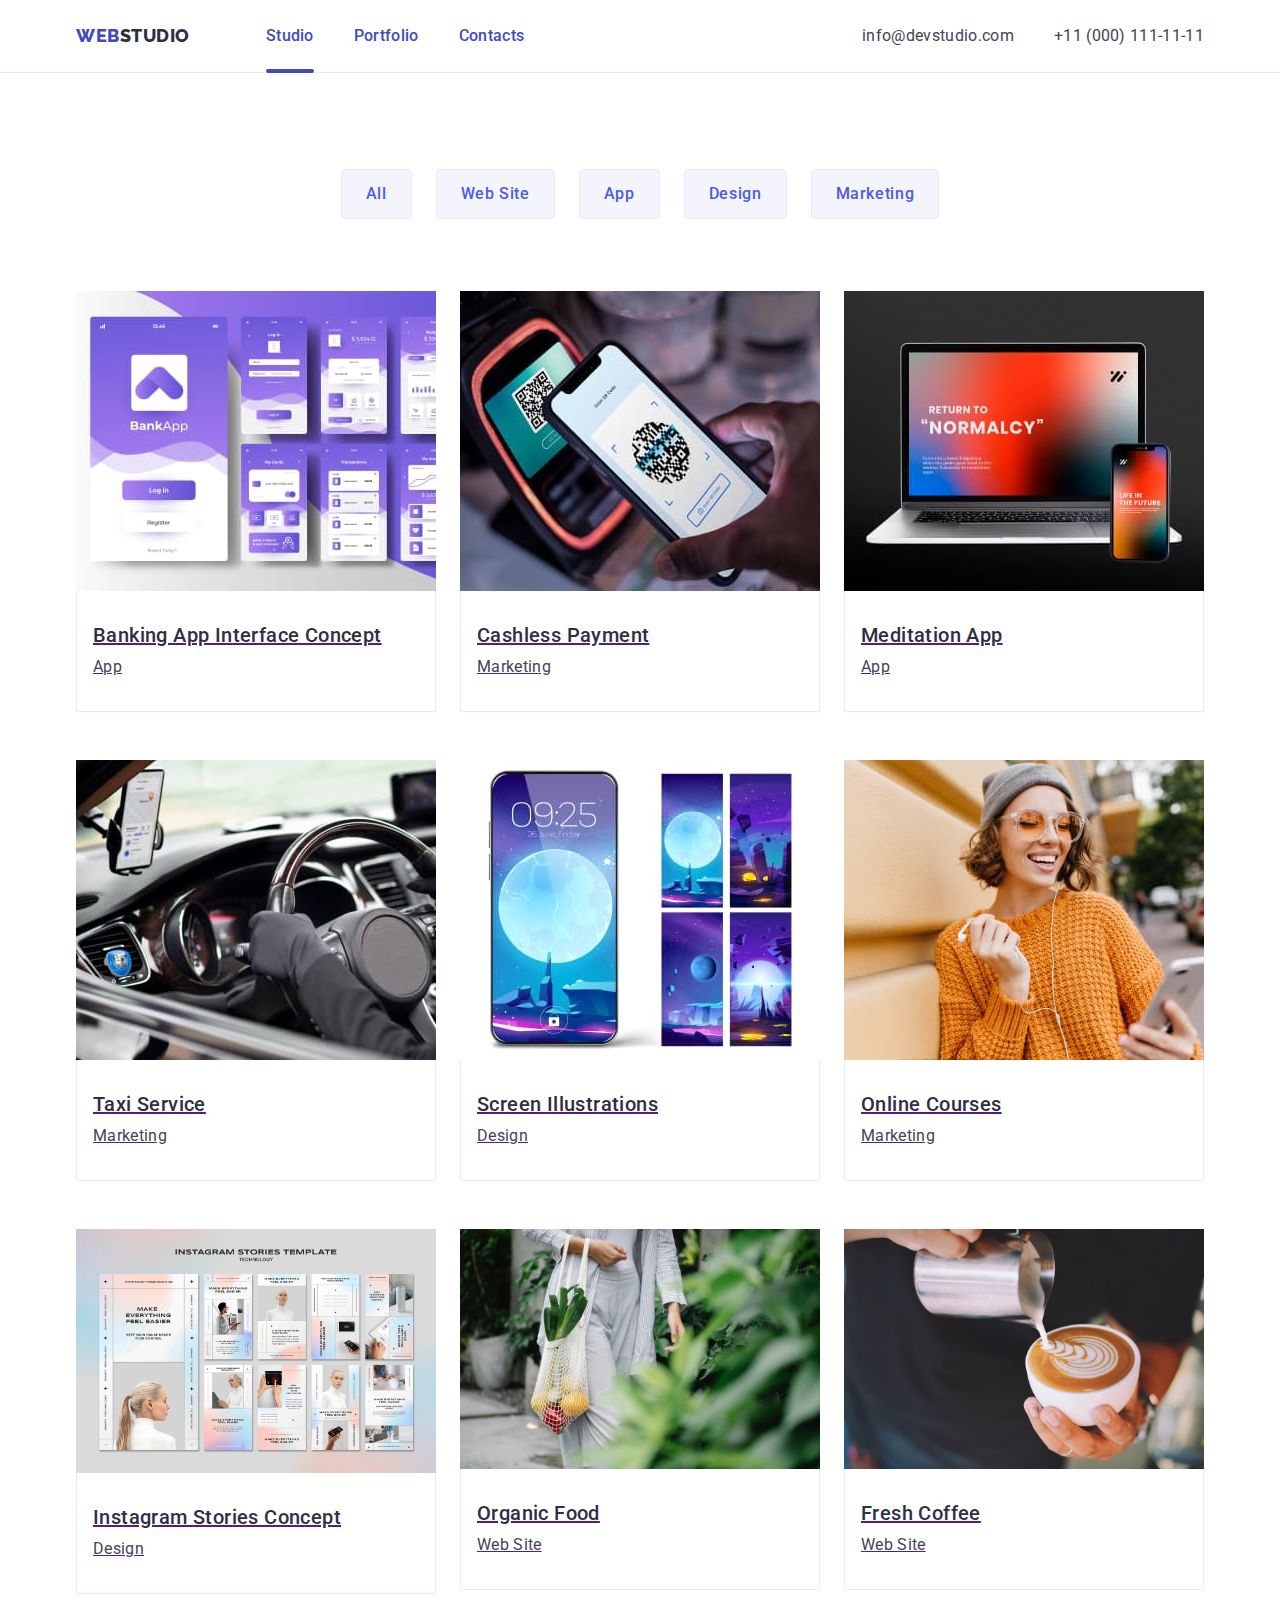
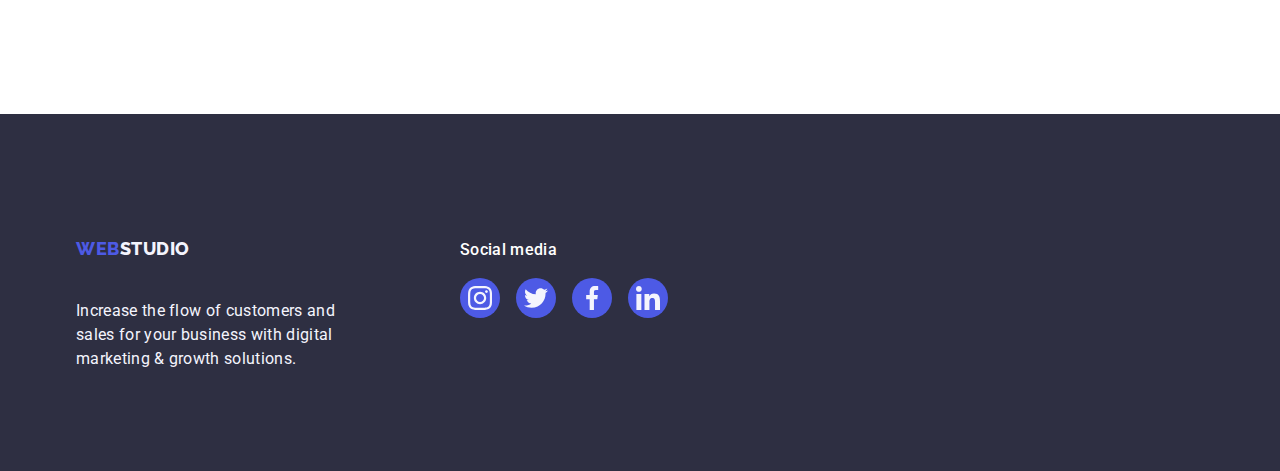
==== commit 6f318755: "i" ====
--- a/portfolio.html
+++ b/portfolio.html
@@ -85,7 +85,7 @@
                     </li>
 
                     <li class="svc-item">
-                        <a href="" class="link">
+                        <a href="" class="plink">
                             <div class="project-card-img">
                                 <img src="./images/cashless.jpg" alt="cashless payment" width="360" />
                                 <p class="overlay-text">
@@ -102,7 +102,7 @@
                     </li>
 
                     <li class="svc-item">
-                        <a href="" class="link">
+                        <a href="" class="plink">
                             <div class="project-card-img">
                             <img src="./images/meditation.jpg" alt="meditation app" width="360" />
                             <p class="overlay-text">
@@ -119,7 +119,7 @@
                     </li>
 
                     <li class="svc-item">
-                        <a href="" class="link">
+                        <a href="" class="plink">
                         <div class="project-card-img">
                             <img src="./images/taxi-service.jpg" alt="taxi service" width="360" />
                             <p class="overlay-text">
@@ -136,7 +136,7 @@
                     </li>
 
                     <li class="svc-item">
-                        <a href="" class="link">
+                        <a href="" class="plink">
                         <div class="project-card-img">
                             <img src="./images/screen-illus.jpg" alt="screen illustrations" width="360" />
                         <p class="overlay-text">
@@ -153,7 +153,7 @@
                     </li>
 
                     <li class="svc-item">
-                        <a href="" class="link">
+                        <a href="" class="plink">
                         <div class="project-card-img">
                             <img src="./images/online-course.jpg" alt="online course" width="360" />
                             <p class="overlay-text">
@@ -170,7 +170,7 @@
                     </li>
 
                     <li class="svc-item">
-                        <a href="" class="link">
+                        <a href="" class="plink">
                             <div class="project-card-img">
                             <img src="./images/ig-stories.jpg" alt="IG stories" width="360" />
                         <p class="overlay-text">
@@ -187,7 +187,7 @@
                     </li>
 
                     <li class="svc-item">
-                        <a href="" class="link">
+                        <a href="" class="plink">
                         <div class="project-card-img">
                             <img src="./images/organic-food.jpg" alt="organic food" width="360" />
                         <p class="overlay-text">
@@ -204,7 +204,7 @@
                     </li>
 
                     <li class="svc-item">
-                        <a href="" class="link">
+                        <a href="" class="plink">
                         <div class="project-card-img">
                             <img src="./images/fresh-coffee.jpg" alt="fresh coffee" width="360" />
                         <p class="overlay-text">
